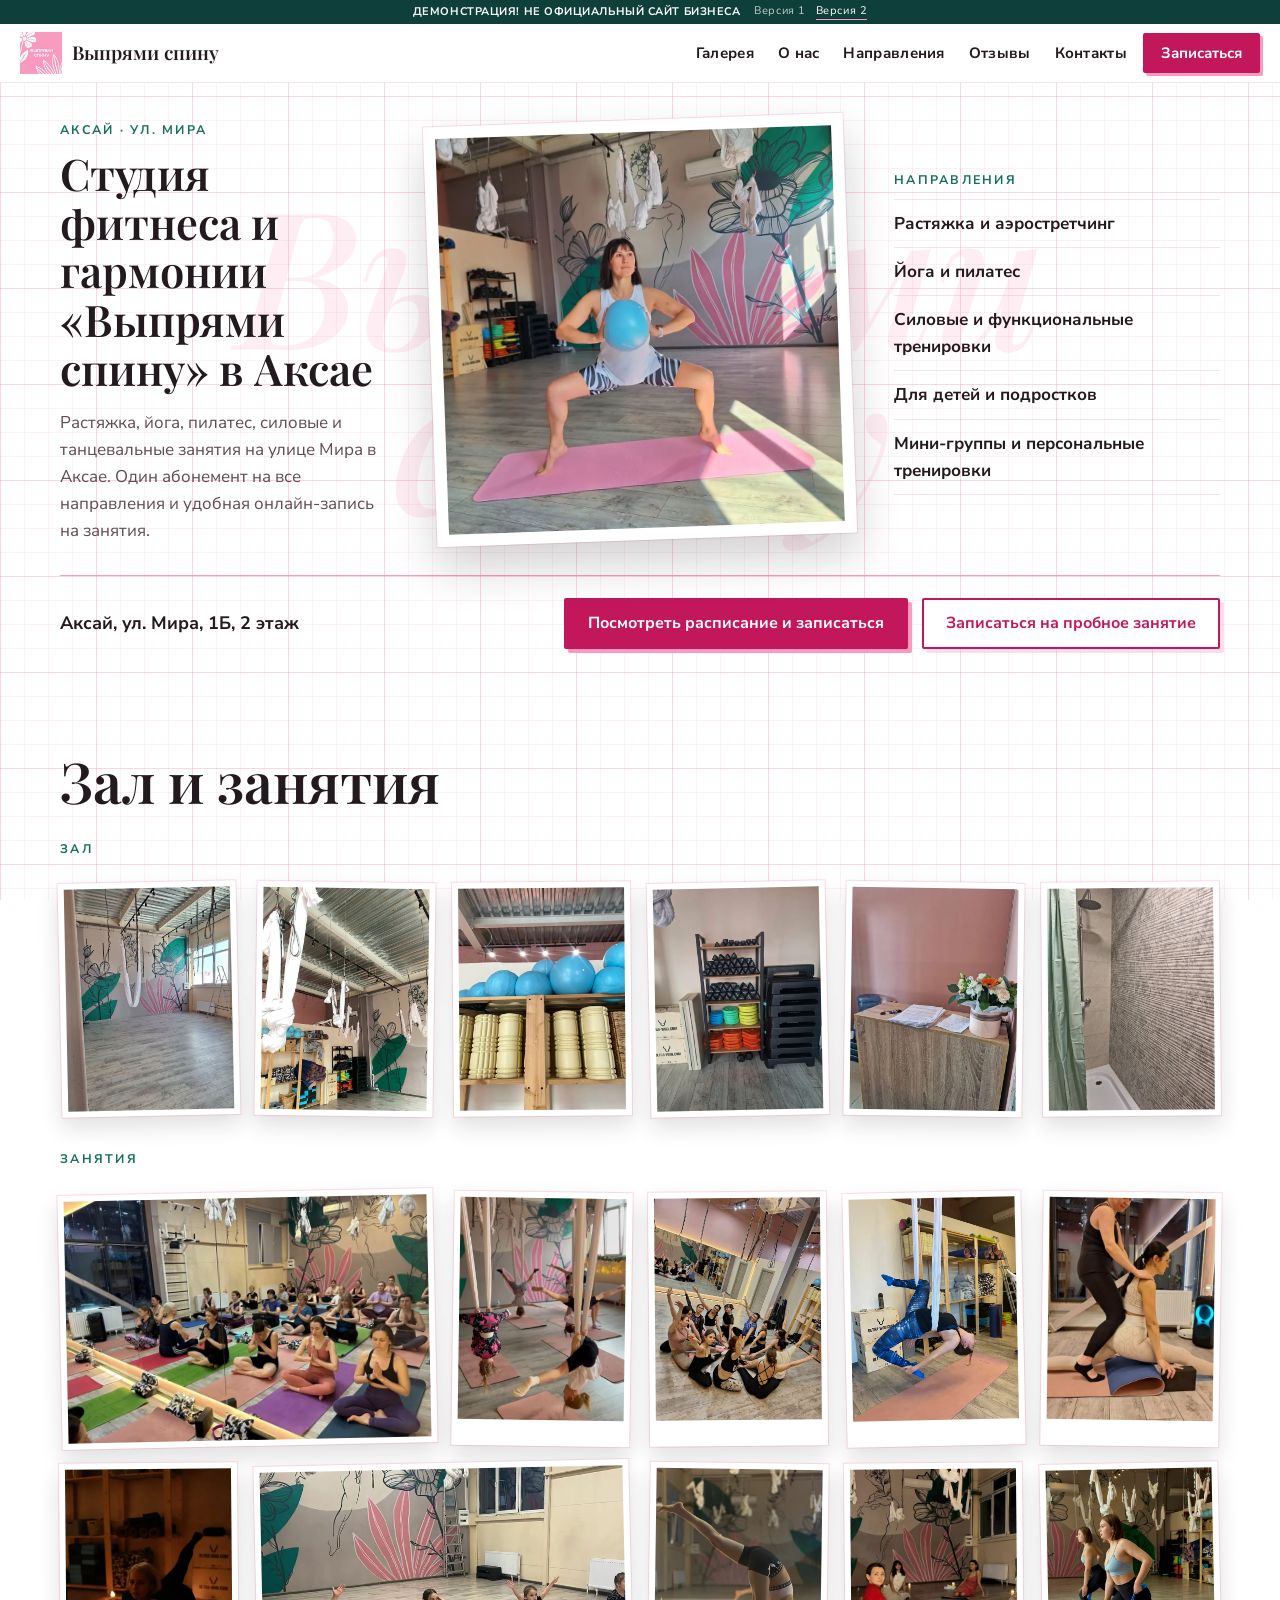
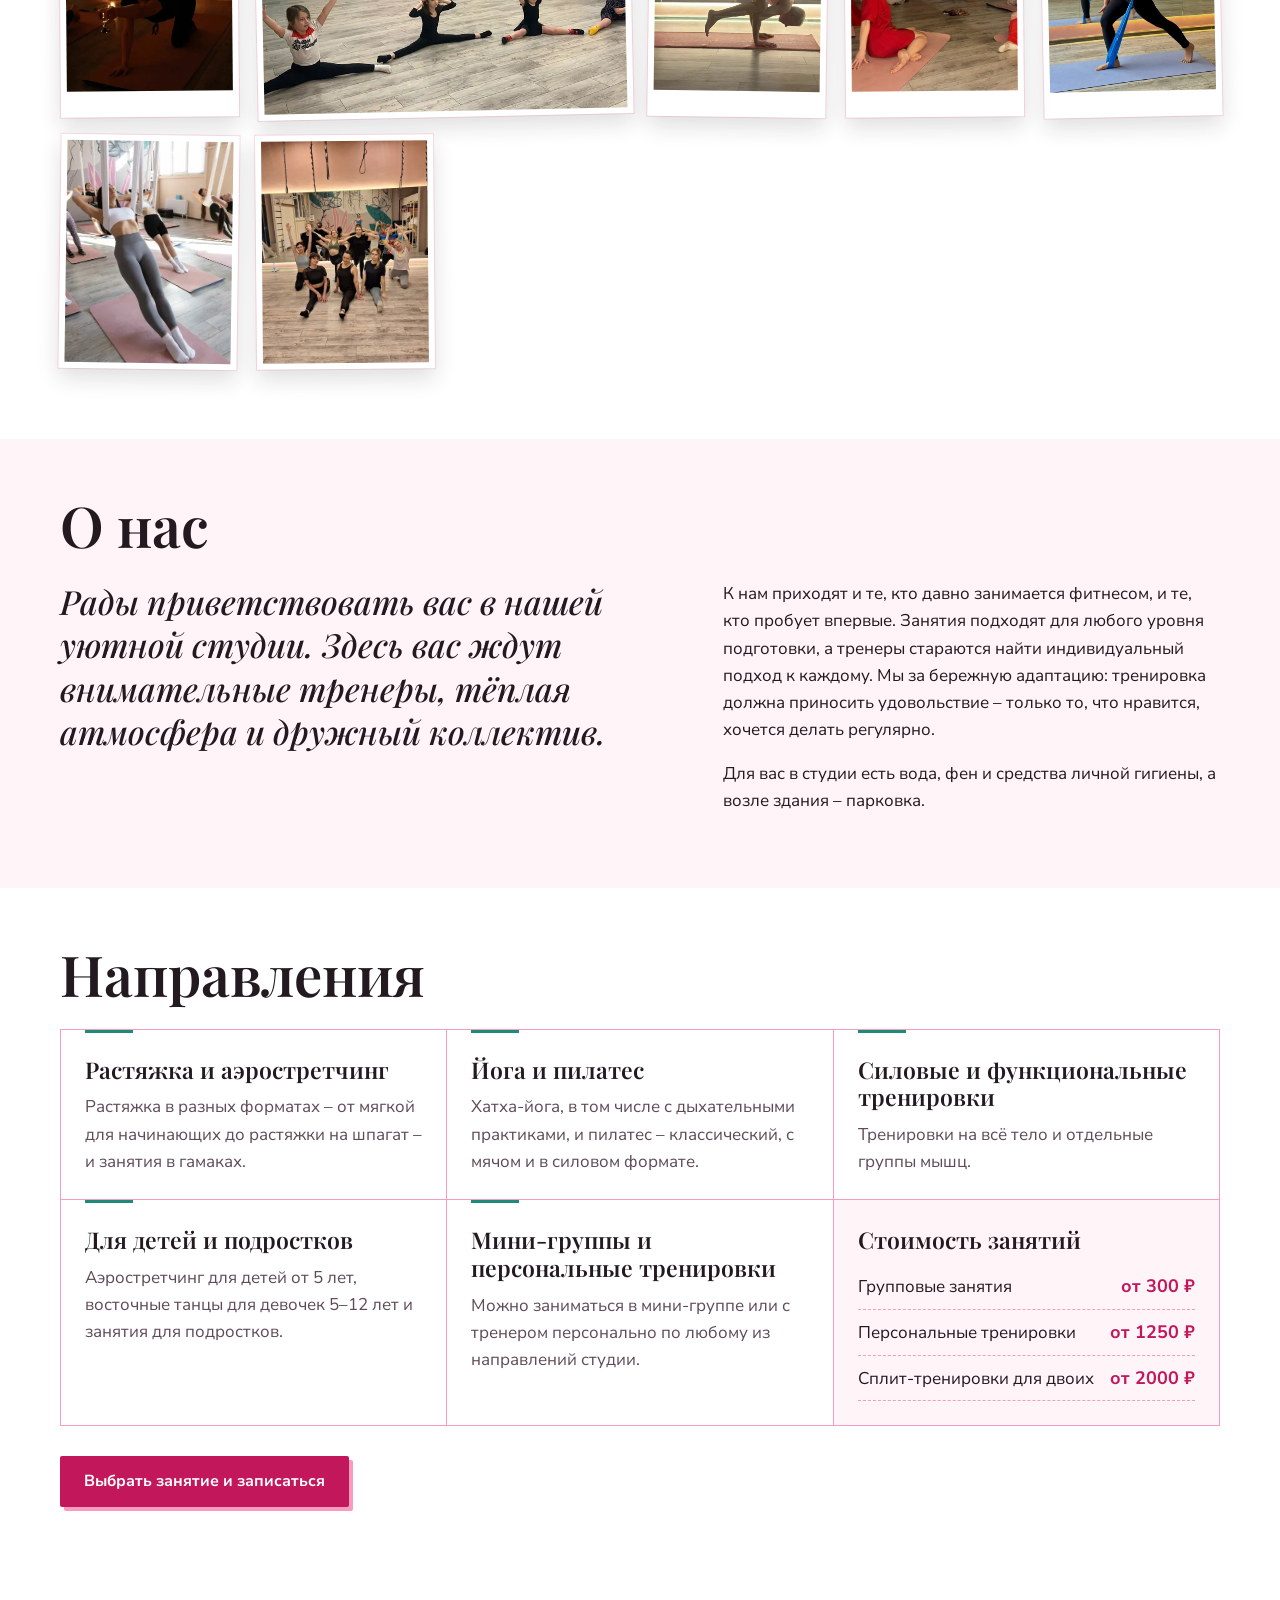
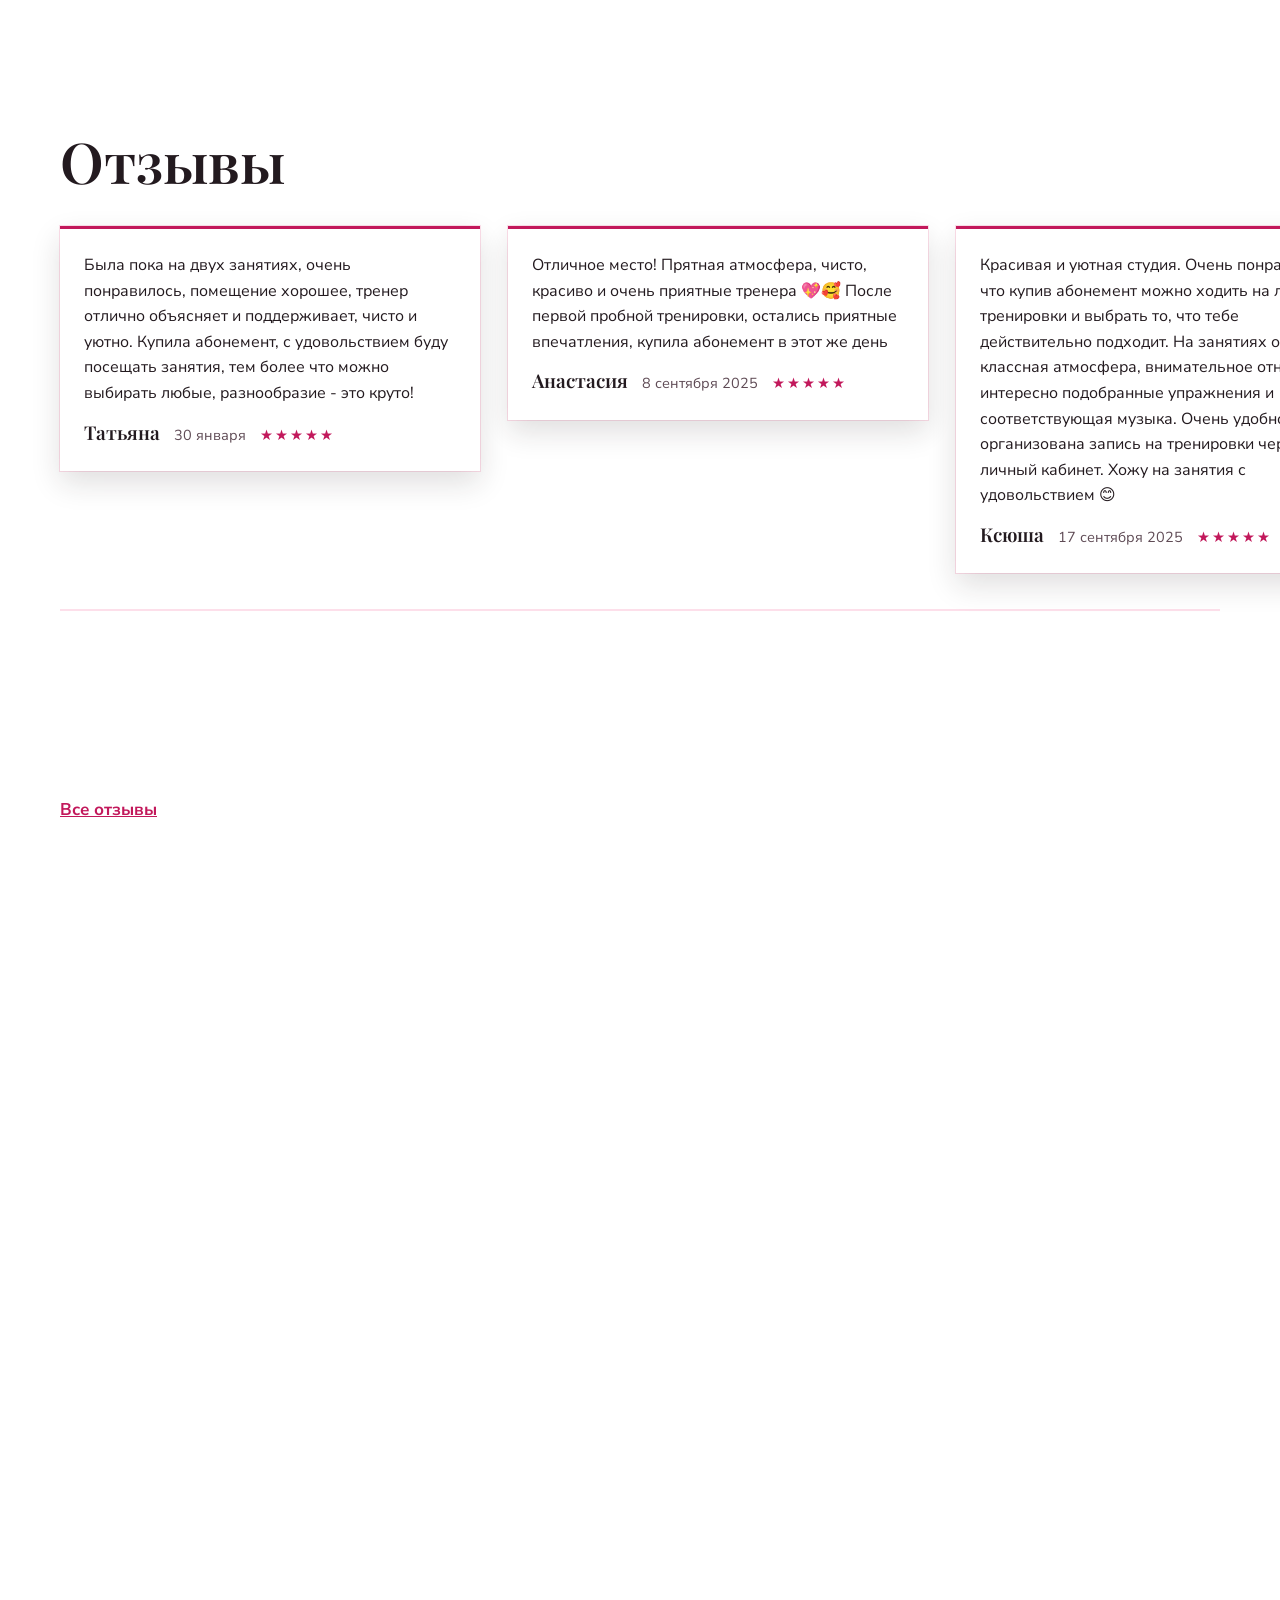
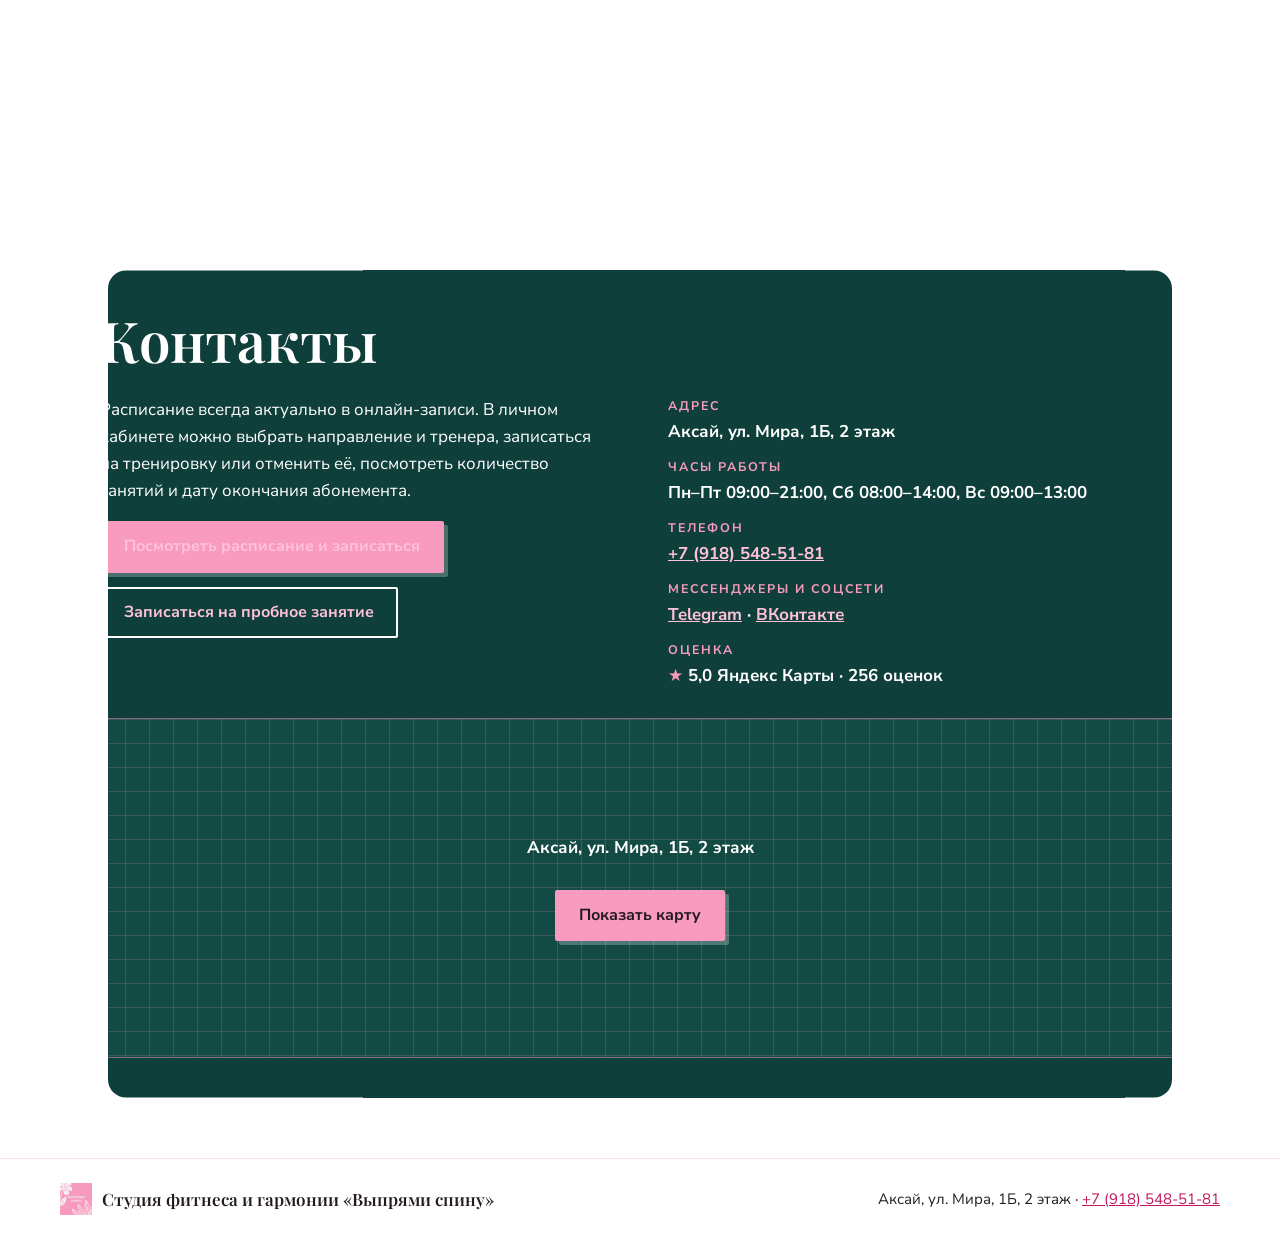
==== v2/index.html @ f9750f0b "Demo site" ====
<!doctype html>
<html lang="ru">
<head>
<meta charset="utf-8">
<meta name="viewport" content="width=device-width, initial-scale=1.0">
<meta name="robots" content="noindex, nofollow">
<title>Студия фитнеса и гармонии «Выпрями спину» · Аксай</title>
<meta name="description" content="Студия фитнеса и гармонии «Выпрями спину» в Аксае: растяжка, аэростретчинг, йога, пилатес, силовые и танцевальные занятия. Один абонемент на все направления.">
<meta name="theme-color" content="#ffffff">
<link rel="icon" sizes="any" href="logos/favicon.ico">
<link rel="icon" type="image/png" sizes="32x32" href="logos/favicon-32x32.png">
<link rel="apple-touch-icon" sizes="180x180" href="logos/apple-touch-icon.png">
<link rel="preload" href="fonts/nunito-400.woff2" as="font" type="font/woff2" crossorigin>
<link rel="preload" href="fonts/playfair-600.woff2" as="font" type="font/woff2" crossorigin>
<link rel="stylesheet" href="css/fonts.css">
<link rel="stylesheet" href="css/styles.css">
<script>(function(d){if(matchMedia('(prefers-reduced-motion: no-preference)').matches){d.classList.add('m-on');setTimeout(function(){if(!d.classList.contains('m-ready'))d.classList.remove('m-on')},2500)}})(document.documentElement)</script>
</head>
<body>
<div class="grid-bg" aria-hidden="true"></div>
<div class="spot" aria-hidden="true"></div>

<div class="top" id="top-fixed">
  <div class="demo">
    <p class="demo__t">ДЕМОНСТРАЦИЯ! НЕ ОФИЦИАЛЬНЫЙ САЙТ БИЗНЕСА</p>
    <nav class="demo__sw" aria-label="Версии сайта"><a href="../">Версия 1</a><a href="./" aria-current="page">Версия 2</a></nav>
  </div>
  <header class="hd">
    <a class="hd__sign" href="#top" aria-label="Выпрями спину, в начало страницы">
      <img src="logos/logo.png" width="42" height="42" alt="">
      <span class="hd__name">Выпрями спину</span>
    </a>
    <nav class="hd__nav" id="menu" aria-label="Разделы">
      <a href="#gallery">Галерея</a>
      <a href="#about">О нас</a>
      <a href="#dir">Направления</a>
      <a href="#reviews">Отзывы</a>
      <a href="#contacts">Контакты</a>
    </nav>
    <a class="btn btn--sm hd__book" href="https://an8142.listok.online/wapi" target="_blank" rel="noopener">Записаться</a>
    <button class="hd__burger" type="button" aria-expanded="false" aria-controls="menu" aria-label="Меню"><span></span><span></span></button>
  </header>
  <div class="prog" aria-hidden="true"></div>
</div>
<div class="top-sp" aria-hidden="true"></div>

<main id="top">
<section class="hero" aria-labelledby="h1">
  <p class="hero__word" aria-hidden="true">Выпрями<br>спину</p>
  <div class="wrap hero__in">
    <div class="hero__l">
      <p class="mk" data-mk>Аксай · ул. Мира</p>
      <h1 id="h1" class="h1" data-words>Студия фитнеса и гармонии «Выпрями спину» в Аксае</h1>
      <p class="lead">Растяжка, йога, пилатес, силовые и танцевальные занятия на улице Мира в Аксае. Один абонемент на все направления и удобная онлайн-запись на занятия.</p>
    </div>
    <figure class="hero__work turn">
      <img src="img/hero-pilates-ball.webp" width="900" height="900" alt="Занятие пилатесом с мячом на розовом коврике в зале студии, на стене роспись с цветами" fetchpriority="high">
    </figure>
    <div class="hero__r">
      <p class="mk" data-mk>Направления</p>
      <ul class="hero__list">
        <li><a href="#dir">Растяжка и аэростретчинг</a></li>
        <li><a href="#dir">Йога и пилатес</a></li>
        <li><a href="#dir">Силовые и функциональные тренировки</a></li>
        <li><a href="#dir">Для детей и подростков</a></li>
        <li><a href="#dir">Мини-группы и персональные тренировки</a></li>
      </ul>
    </div>
    <div class="hero__b">
      <p class="hero__addr">Аксай, ул. Мира, 1Б, 2 этаж</p>
      <div class="cta">
        <a class="btn" href="https://an8142.listok.online/wapi" target="_blank" rel="noopener">Посмотреть расписание и записаться</a>
        <a class="btn btn--ghost" href="https://an8142.listok.online/wapi" target="_blank" rel="noopener">Записаться на пробное занятие</a>
      </div>
    </div>
  </div>
</section>

<section class="gal" id="gallery" aria-labelledby="gal-h">
  <div class="wrap">
    <h2 class="h2" id="gal-h" data-words>Зал и занятия</h2>
    <h3 class="sub"><span class="mk" data-mk>Зал</span></h3>
    <div class="tiles tiles--place" data-rv-g>
      <figure class="tile" data-cur><img src="img/hall-mural.webp" width="600" height="800" loading="lazy" alt="Пустой зал с гамаками и росписью: цветы и листья на стене"></figure>
      <figure class="tile" data-cur><img src="img/hall-shelves.webp" width="600" height="800" loading="lazy" alt="Зал с гамаками, росписью и стеллажом с инвентарём"></figure>
      <figure class="tile" data-cur><img src="img/props-balls.webp" width="600" height="800" loading="lazy" alt="Полка с мячами и массажными роликами"></figure>
      <figure class="tile" data-cur><img src="img/equipment-rack.webp" width="600" height="800" loading="lazy" alt="Стеллаж с гантелями, степами и блинами"></figure>
      <figure class="tile" data-cur><img src="img/reception.webp" width="600" height="800" loading="lazy" alt="Стойка администратора с цветами"></figure>
      <figure class="tile" data-cur><img src="img/shower.webp" width="600" height="800" loading="lazy" alt="Душевая"></figure>
    </div>
    <h3 class="sub"><span class="mk" data-mk>Занятия</span></h3>
    <div class="tiles tiles--work" data-rv-g>
      <figure class="tile tile--big" data-cur><img src="img/class-group-hall.webp" width="800" height="600" loading="lazy" alt="Групповое занятие на ковриках в зале с гамаками"></figure>
      <figure class="tile" data-cur><img src="img/aero-kids.webp" width="560" height="994" loading="lazy" alt="Детский аэростретчинг в гамаках"></figure>
      <figure class="tile" data-cur><img src="img/group-circle.webp" width="640" height="853" loading="lazy" alt="Группа на растяжке в зале с зеркалом"></figure>
      <figure class="tile" data-cur><img src="img/aero-blue.webp" width="640" height="853" loading="lazy" alt="Аэростретчинг: упражнение в гамаке над ковриком"></figure>
      <figure class="tile" data-cur><img src="img/trainer-assist.webp" width="800" height="600" loading="lazy" alt="Тренер помогает ученице на растяжке"></figure>
      <figure class="tile" data-cur><img src="img/candle-yoga.webp" width="640" height="960" loading="lazy" alt="Йога при свечах"></figure>
      <figure class="tile tile--big" data-cur><img src="img/kids-splits.webp" width="800" height="450" loading="lazy" alt="Дети в шпагатах на полу зала"></figure>
      <figure class="tile" data-cur><img src="img/arm-balance.webp" width="640" height="853" loading="lazy" alt="Баланс на руках на коврике"></figure>
      <figure class="tile" data-cur><img src="img/group-red.webp" width="800" height="600" loading="lazy" alt="Группа в красном на ковриках в зале с росписью"></figure>
      <figure class="tile" data-cur><img src="img/lunge-band.webp" width="640" height="853" loading="lazy" alt="Выпад с резинкой для растяжки"></figure>
      <figure class="tile" data-cur><img src="img/group-standing.webp" width="800" height="533" loading="lazy" alt="Группа на растяжке стоя"></figure>
      <figure class="tile" data-cur><img src="img/group-lunges.webp" width="800" height="600" loading="lazy" alt="Групповое занятие: выпады в зале"></figure>
    </div>
  </div>
</section>

<section class="about" id="about" aria-labelledby="about-h">
  <div class="wrap about__in">
    <h2 class="h2" id="about-h" data-words>О нас</h2>
    <div class="about__cols">
      <p class="about__big" data-glow>Рады приветствовать вас в нашей уютной студии. Здесь вас ждут внимательные тренеры, тёплая атмосфера и дружный коллектив.</p>
      <div class="about__txt" data-rv-g>
        <p data-rv>К нам приходят и те, кто давно занимается фитнесом, и те, кто пробует впервые. Занятия подходят для любого уровня подготовки, а тренеры стараются найти индивидуальный подход к каждому. Мы за бережную адаптацию: тренировка должна приносить удовольствие – только то, что нравится, хочется делать регулярно.</p>
        <p data-rv>Для вас в студии есть вода, фен и средства личной гигиены, а возле здания – парковка.</p>
      </div>
    </div>
  </div>
</section>

<section class="dir" id="dir" aria-labelledby="dir-h">
  <div class="wrap">
    <h2 class="h2" id="dir-h" data-words>Направления</h2>
    <div class="dir__grid" data-rv-g>
      <article class="cell" data-rv><span class="cell__ln" data-line></span><h3>Растяжка и аэростретчинг</h3><p>Растяжка в разных форматах – от мягкой для начинающих до растяжки на шпагат – и занятия в гамаках.</p></article>
      <article class="cell" data-rv><span class="cell__ln" data-line></span><h3>Йога и пилатес</h3><p>Хатха-йога, в том числе с дыхательными практиками, и пилатес – классический, с мячом и в силовом формате.</p></article>
      <article class="cell" data-rv><span class="cell__ln" data-line></span><h3>Силовые и функциональные тренировки</h3><p>Тренировки на всё тело и отдельные группы мышц.</p></article>
      <article class="cell" data-rv><span class="cell__ln" data-line></span><h3>Для детей и подростков</h3><p>Аэростретчинг для детей от 5 лет, восточные танцы для девочек 5–12 лет и занятия для подростков.</p></article>
      <article class="cell" data-rv><span class="cell__ln" data-line></span><h3>Мини-группы и персональные тренировки</h3><p>Можно заниматься в мини-группе или с тренером персонально по любому из направлений студии.</p></article>
      <div class="cell cell--price" data-rv>
        <h3>Стоимость занятий</h3>
        <dl class="tbl">
          <div><dt>Групповые занятия</dt><dd>от 300 ₽</dd></div>
          <div><dt>Персональные тренировки</dt><dd>от 1250 ₽</dd></div>
          <div><dt>Сплит-тренировки для двоих</dt><dd>от 2000 ₽</dd></div>
        </dl>
      </div>
    </div>
    <p class="dir__cta"><a class="btn" href="https://an8142.listok.online/wapi" target="_blank" rel="noopener">Выбрать занятие и записаться</a></p>
  </div>
</section>

<section class="rev" id="reviews" aria-labelledby="rev-h">
  <div class="rev__pin">
    <div class="wrap">
      <h2 class="h2" id="rev-h" data-words>Отзывы</h2>
    </div>
    <div class="rev__view">
      <div class="rev__lane">
        <figure class="q" style="--k:0">
          <blockquote>Была пока на двух занятиях, очень понравилось, помещение хорошее, тренер отлично объясняет и поддерживает, чисто и уютно. Купила абонемент, с удовольствием буду посещать занятия, тем более что можно выбирать любые, разнообразие - это круто!</blockquote>
          <footer><b>Татьяна</b><span>30 января</span><span class="st" role="img" aria-label="Оценка 5 из 5">★★★★★</span></footer>
        </figure>
        <figure class="q" style="--k:1">
          <blockquote>Отличное место! Прятная атмосфера, чисто, красиво и очень приятные тренера 💖🥰 После первой пробной тренировки, остались приятные впечатления, купила абонемент в этот же день</blockquote>
          <footer><b>Анастасия</b><span>8 сентября 2025</span><span class="st" role="img" aria-label="Оценка 5 из 5">★★★★★</span></footer>
        </figure>
        <figure class="q" style="--k:2">
          <blockquote>Красивая и уютная студия. Очень понравилось, что купив абонемент можно ходить на любые тренировки и выбрать то, что тебе действительно подходит. На занятиях очень классная атмосфера, внимательное отношение, интересно подобранные упражнения и соответствующая музыка. Очень удобно организована запись на тренировки через личный кабинет. Хожу на занятия с удовольствием 😊</blockquote>
          <footer><b>Ксюша</b><span>17 сентября 2025</span><span class="st" role="img" aria-label="Оценка 5 из 5">★★★★★</span></footer>
        </figure>
        <figure class="q" style="--k:3">
          <blockquote>Прекрасная, красивая , светлая студия, со всем необходимым инвентарем. Очень приятное общение и внимание со стороны коллектива студии. Была сегодня впервые, очень понравилось место расположения. Удобная система оплаты и абонементная система. Буду ходить точно и дочь приведу)</blockquote>
          <footer><b>Галина</b><span>3 февраля</span><span class="st" role="img" aria-label="Оценка 5 из 5">★★★★★</span></footer>
        </figure>
        <figure class="q" style="--k:4">
          <blockquote>Хожу сюда на пилатес, студия супер. Зал большой, красивый, все есть для тренировок. Тренер Евгения и Анна внимательно относятся к каждому. Даже в дамской комнате все есть для нашего комфорта</blockquote>
          <footer><b>Алина</b><span>23 сентября</span><span class="st" role="img" aria-label="Оценка 5 из 5">★★★★★</span></footer>
        </figure>
      </div>
    </div>
    <div class="wrap"><div class="rev__prog" aria-hidden="true"><span></span></div></div>
  </div>
  <div class="wrap"><p class="rev__all"><a href="https://yandex.ru/maps/org/vypryami_spinu/112066023595/reviews/" target="_blank" rel="noopener">Все отзывы</a></p></div>
</section>

<section class="con" id="contacts" aria-labelledby="con-h">
  <div class="wrap">
    <div class="panel">
      <h2 class="h2" id="con-h" data-words>Контакты</h2>
      <div class="con__grid">
        <div class="con__book">
          <p data-rv>Расписание всегда актуально в онлайн-записи. В личном кабинете можно выбрать направление и тренера, записаться на тренировку или отменить её, посмотреть количество занятий и дату окончания абонемента.</p>
          <div class="cta" data-rv>
            <a class="btn btn--light" href="https://an8142.listok.online/wapi" target="_blank" rel="noopener">Посмотреть расписание и записаться</a>
            <a class="btn btn--line" href="https://an8142.listok.online/wapi" target="_blank" rel="noopener">Записаться на пробное занятие</a>
          </div>
        </div>
        <dl class="con__dl" data-rv-g>
          <div data-rv><dt>Адрес</dt><dd>Аксай, ул. Мира, 1Б, 2 этаж</dd></div>
          <div data-rv><dt>Часы работы</dt><dd>Пн–Пт 09:00–21:00, Сб 08:00–14:00, Вс 09:00–13:00</dd></div>
          <div data-rv><dt>Телефон</dt><dd><a href="tel:+79185485181">+7 (918) 548-51-81</a></dd></div>
          <div data-rv><dt>Мессенджеры и соцсети</dt><dd><a href="https://t.me/+79185485181" target="_blank" rel="noopener">Telegram</a> · <a href="https://vk.ru/public209621171" target="_blank" rel="noopener">ВКонтакте</a></dd></div>
          <div data-rv><dt>Оценка</dt><dd><span class="star" aria-hidden="true">★</span> 5,0 Яндекс Карты · 256 оценок</dd></div>
        </dl>
      </div>
      <div class="map">
        <div class="map__ph">
          <p>Аксай, ул. Мира, 1Б, 2 этаж</p>
          <button class="btn btn--light" type="button" data-map="https://yandex.ru/map-widget/v1/?oid=112066023595&amp;ol=biz&amp;z=17">Показать карту</button>
        </div>
      </div>
    </div>
  </div>
</section>
</main>

<footer class="ft">
  <div class="wrap ft__in">
    <p class="ft__name"><img src="logos/logo.png" width="32" height="32" alt="" loading="lazy"><span>Студия фитнеса и гармонии «Выпрями спину»</span></p>
    <p>Аксай, ул. Мира, 1Б, 2 этаж · <a href="tel:+79185485181">+7 (918) 548-51-81</a></p>
  </div>
</footer>
<script src="js/motion.js" defer></script>
</body>
</html>
---- v2/css/fonts.css ----
@font-face{font-family:"Playfair Display";font-style:normal;font-weight:600;font-display:swap;src:url(../fonts/playfair-600.woff2) format("woff2")}
@font-face{font-family:"Playfair Display";font-style:italic;font-weight:500 600;font-display:swap;src:url(../fonts/playfair-i500.woff2) format("woff2")}
@font-face{font-family:"Nunito Sans";font-style:normal;font-weight:400;font-display:swap;src:url(../fonts/nunito-400.woff2) format("woff2")}
@font-face{font-family:"Nunito Sans";font-style:normal;font-weight:700;font-display:swap;src:url(../fonts/nunito-700.woff2) format("woff2")}
---- v2/css/styles.css ----
:root{--bg:#fff;--pale:#fff4f8;--pink:#f89bbf;--deep:#c2185b;--deep2:#a3134c;--ink:#231a1f;--mute:#5f4b55;--teal:#1f8a78;--teal-t:#17705f;--dark:#0f3f3a;--gl:rgba(248,155,191,.32);--gl2:rgba(248,155,191,.14);
--ease:cubic-bezier(.16,1,.3,1);--top-h:110px;--wrap:1200px}
*,*::before,*::after{box-sizing:border-box}
html,body{overflow-x:clip}
html{scroll-behavior:smooth;-webkit-text-size-adjust:100%}
@media (prefers-reduced-motion:reduce){html{scroll-behavior:auto}}
body{margin:0;font:400 17px/1.6 "Nunito Sans",system-ui,sans-serif;color:var(--ink);background:var(--bg)}
img{display:block;max-width:100%;height:auto}
a{color:var(--deep)}
a:focus-visible,button:focus-visible{outline:3px solid var(--teal);outline-offset:3px;border-radius:2px}
h1,h2,h3{margin:0;line-height:1.12}
p{margin:0 0 1em}
.wrap{max-width:var(--wrap);margin:0 auto;padding:0 20px}
section{scroll-margin-top:var(--top-h)}
/* drawn grid */
.grid-bg{position:fixed;inset:0;height:100lvh;z-index:-2;background:
 linear-gradient(var(--gl) 1px,transparent 1px) 0 0/96px 96px,
 linear-gradient(90deg,var(--gl) 1px,transparent 1px) 0 0/96px 96px,
 linear-gradient(var(--gl2) 1px,transparent 1px) 0 0/24px 24px,
 linear-gradient(90deg,var(--gl2) 1px,transparent 1px) 0 0/24px 24px,#fff}
.spot{position:fixed;left:0;top:0;width:440px;height:440px;margin:-220px 0 0 -220px;border-radius:50%;pointer-events:none;z-index:-1;opacity:0;background:radial-gradient(closest-side,rgba(248,155,191,.28),transparent);transition:opacity .6s}
.spot.on{opacity:1}
/* strip + header */
.top{position:fixed;left:0;right:0;top:0;z-index:50}
.top-sp{height:var(--top-h)}
.demo{display:flex;flex-wrap:wrap;align-items:center;justify-content:center;gap:2px 14px;padding:4px 10px;background:var(--dark);color:#fff;font-size:11px;line-height:1.35;letter-spacing:.05em;text-align:center}
.demo__t{margin:0;font-weight:700}
.demo__sw{display:flex;gap:10px}
.demo__sw a{color:#fff;opacity:.75;text-decoration:none;border-bottom:1px solid transparent}
.demo__sw a[aria-current]{opacity:1;border-color:var(--pink)}
.hd{position:relative;display:flex;align-items:center;gap:16px;padding:8px 20px;background:rgba(255,255,255,.95);border-bottom:1px solid var(--gl)}
.hd__sign{display:flex;align-items:center;gap:10px;text-decoration:none;color:var(--ink);margin-right:auto}
.hd__sign img{width:42px;height:42px}
.hd__name{font:600 19px/1 "Playfair Display",serif;white-space:nowrap}
.hd__nav{display:flex;gap:24px}
.hd__nav a{color:var(--ink);text-decoration:none;font-weight:700;font-size:15px;letter-spacing:.02em}
.hd__nav a:hover{color:var(--deep)}
.hd__burger{display:none;width:44px;height:40px;border:1px solid var(--gl);background:#fff;padding:12px 10px;cursor:pointer;flex-direction:column;justify-content:space-around}
.hd__burger span{display:block;height:2px;background:var(--ink)}
.prog{height:2px;background:transparent;position:relative}
@supports (animation-timeline:scroll()){
 .prog::after{content:"";position:absolute;inset:0;background:var(--deep);transform-origin:left;transform:scaleX(0);animation:prog linear both;animation-timeline:scroll(root)}
 @keyframes prog{to{transform:scaleX(1)}}
}
@media (max-width:999px){
 .hd{gap:10px;padding:8px 14px}
 .hd__burger{display:flex}
 .hd__nav{position:absolute;left:0;right:0;top:100%;flex-direction:column;gap:0;background:#fff;border-bottom:1px solid var(--gl);box-shadow:0 12px 24px rgba(35,26,31,.12);visibility:hidden;opacity:0;transform:translateY(-8px);transition:opacity .25s,transform .25s,visibility 0s .25s}
 .hd__nav.open{visibility:visible;opacity:1;transform:none;transition:opacity .25s,transform .25s}
 .hd__nav a{padding:14px 20px;border-top:1px solid var(--gl2)}
}
@media (max-width:420px){.hd__name{font-size:16px}.hd__sign img{width:36px;height:36px}.btn--sm{padding:9px 12px!important;font-size:14px!important}}
@media (max-width:359px){.hd__name{display:none}}
/* buttons */
.btn{display:inline-flex;align-items:center;justify-content:center;text-align:center;padding:14px 22px;background:var(--deep);color:#fff;font-weight:700;font-size:16px;line-height:1.2;text-decoration:none;border:2px solid var(--deep);border-radius:2px;cursor:pointer;font-family:inherit;box-shadow:4px 4px 0 var(--pink);transition:transform .2s,box-shadow .2s,background .2s}
.btn:hover{transform:translate(-2px,-2px);box-shadow:6px 6px 0 var(--pink);background:var(--deep2)}
.btn--ghost{background:#fff;color:var(--deep);box-shadow:4px 4px 0 var(--gl)}
.btn--ghost:hover{background:#fff;color:var(--deep2)}
.btn--sm{padding:9px 16px;font-size:15px;box-shadow:3px 3px 0 var(--pink)}
.btn--light{background:var(--pink);color:var(--ink);border-color:var(--pink);box-shadow:4px 4px 0 rgba(255,255,255,.25)}
.btn--light:hover{background:#ffb3cf;color:var(--ink)}
.btn--line{background:transparent;color:#fff;border-color:#fff;box-shadow:none}
.btn--line:hover{background:rgba(255,255,255,.1)}
.cta{display:flex;flex-wrap:wrap;gap:14px}
/* type */
.h1{font:600 clamp(30px,3.4vw,46px)/1.12 "Playfair Display",serif;margin-bottom:16px}
.h2{font:600 clamp(34px,4.4vw,58px)/1.05 "Playfair Display",serif;margin-bottom:26px}
.w{display:inline-block;overflow:clip;padding-bottom:.14em;margin-bottom:-.14em;vertical-align:top}
.wi{display:inline-block}
.mk{display:inline-block;font:700 12.5px/1.2 "Nunito Sans",sans-serif;letter-spacing:.18em;text-transform:uppercase;color:var(--teal-t);margin:0 0 12px;position:relative}
.mk .mk__n{position:absolute;left:0;top:0;white-space:nowrap}
/* hero */
.hero{position:relative;padding:30px 0 46px;overflow:clip}
.hero__word{position:absolute;left:50%;top:44%;translate:-50% -50%;margin:0;font:600 italic clamp(90px,15vw,230px)/.86 "Playfair Display",serif;color:var(--pink);opacity:.17;text-align:center;white-space:nowrap;pointer-events:none;z-index:-1;letter-spacing:-.02em}
.hero__in{display:grid;grid-template-columns:1fr minmax(300px,420px) 1fr;grid-template-areas:"l w r" "b b b";gap:30px 44px;align-items:center}
.hero__l{grid-area:l}
.hero__r{grid-area:r}
.hero__b{grid-area:b;display:flex;flex-wrap:wrap;justify-content:space-between;align-items:center;gap:16px 30px;border-top:1px solid var(--pink);padding-top:22px}
.hero__work{grid-area:w;margin:0;background:#fff;padding:12px;box-shadow:0 22px 46px rgba(35,26,31,.2),0 0 0 1px var(--gl);rotate:-2deg;transition:transform .5s var(--ease)}
.hero__work img{aspect-ratio:1/1;object-fit:cover;width:100%}
.lead{font-size:17px;color:var(--mute);margin:0}
.hero__list{list-style:none;margin:0;padding:0;border-top:1px solid var(--gl)}
.hero__list li{border-bottom:1px solid var(--gl)}
.hero__list a{display:block;padding:10px 0;color:var(--ink);text-decoration:none;font-weight:700}
.hero__list a:hover{color:var(--deep)}
.hero__addr{margin:0;font-weight:700;font-size:18px}
@media (max-width:899px){
 .hero{padding:16px 0 30px}
 .hero__in{grid-template-columns:1fr;grid-template-areas:"l" "w" "b" "r";gap:18px}
 .hero__work{width:82%;max-width:360px;justify-self:center;padding:8px}
 .hero__word{top:52%;font-size:clamp(64px,22vw,120px)}
 .lead{font-size:16px}
 .hero__b{padding-top:16px}
 .hero__list a{padding:7px 0;font-size:15.5px}
}
@media (max-width:420px){.hero .cta .btn{width:100%}}
/* gallery */
.gal{padding:56px 0 40px}
.sub{margin:8px 0 14px}
.tiles{display:grid;grid-template-columns:repeat(6,1fr);gap:18px;margin-bottom:30px}
.tiles--work{grid-template-columns:repeat(6,1fr)}
.tile{margin:0;background:#fff;padding:6px;box-shadow:0 10px 22px rgba(35,26,31,.14),0 0 0 1px var(--gl);rotate:var(--r,0deg)}
.tile img{width:100%;aspect-ratio:3/4;object-fit:cover}
.tile--big{grid-column:span 2}
.tile--big img{aspect-ratio:auto;height:100%}
.tiles--work .tile--big{display:flex}
.tiles--work .tile--big img{aspect-ratio:3/2}
.tile:nth-child(3n+1){--r:-1.2deg}.tile:nth-child(3n+2){--r:.8deg}.tile:nth-child(3n){--r:-.5deg}
@supports (animation-timeline:view()){
 html.m-on .tile:nth-child(even),html.m-on .tile--big{animation:drift linear both;animation-timeline:view();animation-range:cover}
 @keyframes drift{from{translate:0 24px}to{translate:0 -24px}}
}
@media (max-width:899px){.gal{padding:36px 0 20px}.tiles,.tiles--work{grid-template-columns:repeat(3,1fr);gap:10px;margin-bottom:20px}.tile{padding:3px}}
/* about */
.about{padding:56px 0;background:rgba(255,244,248,.88)}
.about__cols{display:grid;grid-template-columns:1.1fr .9fr;gap:24px 56px;align-items:start}
.about__big{font:500 italic clamp(24px,2.6vw,34px)/1.3 "Playfair Display",serif;margin:0}
@media (max-width:899px){.about{padding:36px 0}.about__cols{grid-template-columns:1fr;gap:16px}.about__big{font-size:22px}}
/* directions */
.dir{padding:56px 0}
.dir__grid{display:grid;grid-template-columns:repeat(3,1fr);border-top:1px solid var(--pink);border-left:1px solid var(--pink)}
.cell{position:relative;padding:26px 24px 24px;border-right:1px solid var(--pink);border-bottom:1px solid var(--pink);background:rgba(255,255,255,.85)}
.cell__ln{position:absolute;left:24px;top:0;width:48px;height:3px;background:var(--teal);transform-origin:left}
.cell h3{font:600 23px/1.2 "Playfair Display",serif;margin-bottom:10px}
.cell p{margin:0;color:var(--mute)}
.cell--price{background:var(--pale)}
.tbl{margin:0}
.tbl div{display:flex;justify-content:space-between;align-items:baseline;gap:10px;padding:8px 0;border-bottom:1px dashed var(--pink)}
.tbl dt{font-weight:400}
.tbl dd{margin:0;font-weight:700;color:var(--deep);white-space:nowrap;font-size:18px}
.dir__cta{margin:30px 0 0}
@media (max-width:899px){.dir{padding:36px 0}.dir__grid{grid-template-columns:1fr}.cell{padding:16px 16px 16px}.cell h3{font-size:20px;margin-bottom:6px}.cell__ln{left:16px}.dir__cta .btn{width:100%}}
@media (min-width:600px) and (max-width:899px){.dir__grid{grid-template-columns:1fr 1fr}}
/* reviews */
.rev{padding:56px 0 30px}
.rev__lane{display:grid;gap:20px;padding:0 20px;max-width:var(--wrap);margin:0 auto}
.q{margin:0;background:#fff;padding:24px;box-shadow:0 12px 28px rgba(35,26,31,.14),0 0 0 1px var(--gl);border-top:3px solid var(--deep)}
.q blockquote{margin:0 0 14px;font-size:16px}
.q footer{display:flex;flex-wrap:wrap;gap:4px 14px;align-items:baseline;font-size:14.5px;color:var(--mute)}
.q footer b{font:600 19px/1.2 "Playfair Display",serif;color:var(--ink)}
.q .st{color:var(--deep);letter-spacing:2px}
.rev__prog{display:none}
.rev__all{margin:24px 0 0;font-weight:700}
@media (max-width:899px){
 .rev{padding:36px 0 20px}.q{padding:18px}.q blockquote{font-size:15.5px}
 html.m-on .rev__lane{gap:0}
 html.m-on .q{position:sticky;top:calc(var(--top-h) + 20px);margin-bottom:12vh}
 html.m-on .q:last-child{margin-bottom:0}
}
@media (min-width:900px){
 html.lane-on .rev{padding:0}
 html.lane-on .rev__pin{position:sticky;top:var(--top-h);height:calc(100svh - var(--top-h));display:flex;flex-direction:column;justify-content:center;overflow:clip}
 html.lane-on .rev__pin>.wrap{width:100%}
 html.lane-on .rev__view{overflow:visible}
 html.lane-on .rev__lane{display:flex;width:max-content;max-width:none;gap:28px;padding:10px max(20px,calc((100vw - var(--wrap))/2 + 20px));align-items:flex-start;will-change:transform;margin:0}
 html.lane-on .q{width:min(420px,34vw);flex:none}
 html.lane-on .rev__prog{display:block;height:2px;background:var(--gl);margin-top:26px}
 html.lane-on .rev__prog span{display:block;height:100%;background:var(--deep);transform-origin:left;transform:scaleX(var(--p,0))}
 html.lane-on .rev__all{margin:0;padding:18px 0 40px}
}
@media (min-width:900px){html:not(.lane-on) .rev__lane{grid-template-columns:repeat(2,1fr)}}
/* contacts: dark */
.con{padding:40px 0 60px}
.panel{--fx:0px;clip-path:inset(0 var(--fx) round 18px);background:var(--dark);color:#fff;border-radius:18px;padding:40px}
.panel .h2{color:#fff}
.panel a{color:#ffc2d8}
.con__grid{display:grid;grid-template-columns:1fr 1fr;gap:24px 56px;margin-bottom:28px}
.con__dl{margin:0;display:grid;gap:12px}
.con__dl dt{font-size:12.5px;font-weight:700;letter-spacing:.16em;text-transform:uppercase;color:var(--pink)}
.con__dl dd{margin:2px 0 0;font-weight:700}
.star{color:var(--pink)}
.map{height:340px;position:relative;overflow:clip;border:1px solid rgba(248,155,191,.5)}
.map__ph{position:absolute;inset:0;display:flex;flex-direction:column;align-items:center;justify-content:center;gap:12px;padding:20px;text-align:center;font-weight:700;background:
 linear-gradient(rgba(248,155,191,.18) 1px,transparent 1px) 0 0/24px 24px,linear-gradient(90deg,rgba(248,155,191,.18) 1px,transparent 1px) 0 0/24px 24px,#134a44}
.map iframe{width:100%;height:100%;border:0;display:block}
@media (max-width:899px){.con{padding:24px 0 40px}.panel{padding:24px 18px}.con__grid{grid-template-columns:1fr;gap:18px;margin-bottom:20px}.map{height:280px}.con__book .cta .btn{width:100%}}
/* footer */
.ft{padding:24px 0 30px;font-size:15px;border-top:1px solid var(--gl);background:rgba(255,255,255,.9)}
.ft__in{display:flex;flex-wrap:wrap;justify-content:space-between;gap:10px 24px;align-items:center}
.ft p{margin:0}
.ft__name{display:flex;align-items:center;gap:10px;font:600 17px/1.3 "Playfair Display",serif}
/* motion "before" states only under m-on */
html.m-on [data-rv]:not(.in){opacity:0;translate:0 40px}
html.m-on [data-rv]{transition:opacity 1s var(--ease),translate 1s var(--ease);transition-delay:calc(var(--i,0) * 70ms)}
html.m-on [data-words] .wi{translate:0 110%;transition:translate 1s var(--ease);transition-delay:calc(var(--k) * 70ms)}
html.m-on h2[data-words] .wi{transition-duration:.9s;transition-delay:calc(var(--k) * 60ms)}
html.m-on [data-words].in .wi{translate:0 0}
html.m-on [data-line]:not(.in){transform:scaleX(0)}
html.m-on [data-line]{transition:transform 1.2s var(--ease)}
html.m-on [data-cur]:not(.in){clip-path:inset(0 0 100% 0)}
html.m-on [data-cur]:not(.done){transition:clip-path 1.1s var(--ease);transition-delay:calc(var(--i,0) * 70ms)}
html.m-on [data-cur]:not(.in) img{scale:1.1}
html.m-on [data-cur]:not(.done) img{transition:scale 1.4s var(--ease);transition-delay:calc(var(--i,0) * 70ms)}
html.m-on [data-cur].done{clip-path:none}
html.m-on [data-cur].done img{scale:none}
html.m-on [data-mk]:not(.in) .mk__t{opacity:0}
html.m-on [data-mk] .mk__t{transition:opacity .3s .5s}
html.m-on [data-mk].in .mk__n{opacity:0;transition:opacity .3s .5s}
@media (max-width:359px){.demo{font-size:9.5px;letter-spacing:.01em;padding:3px 6px;gap:0 8px}}
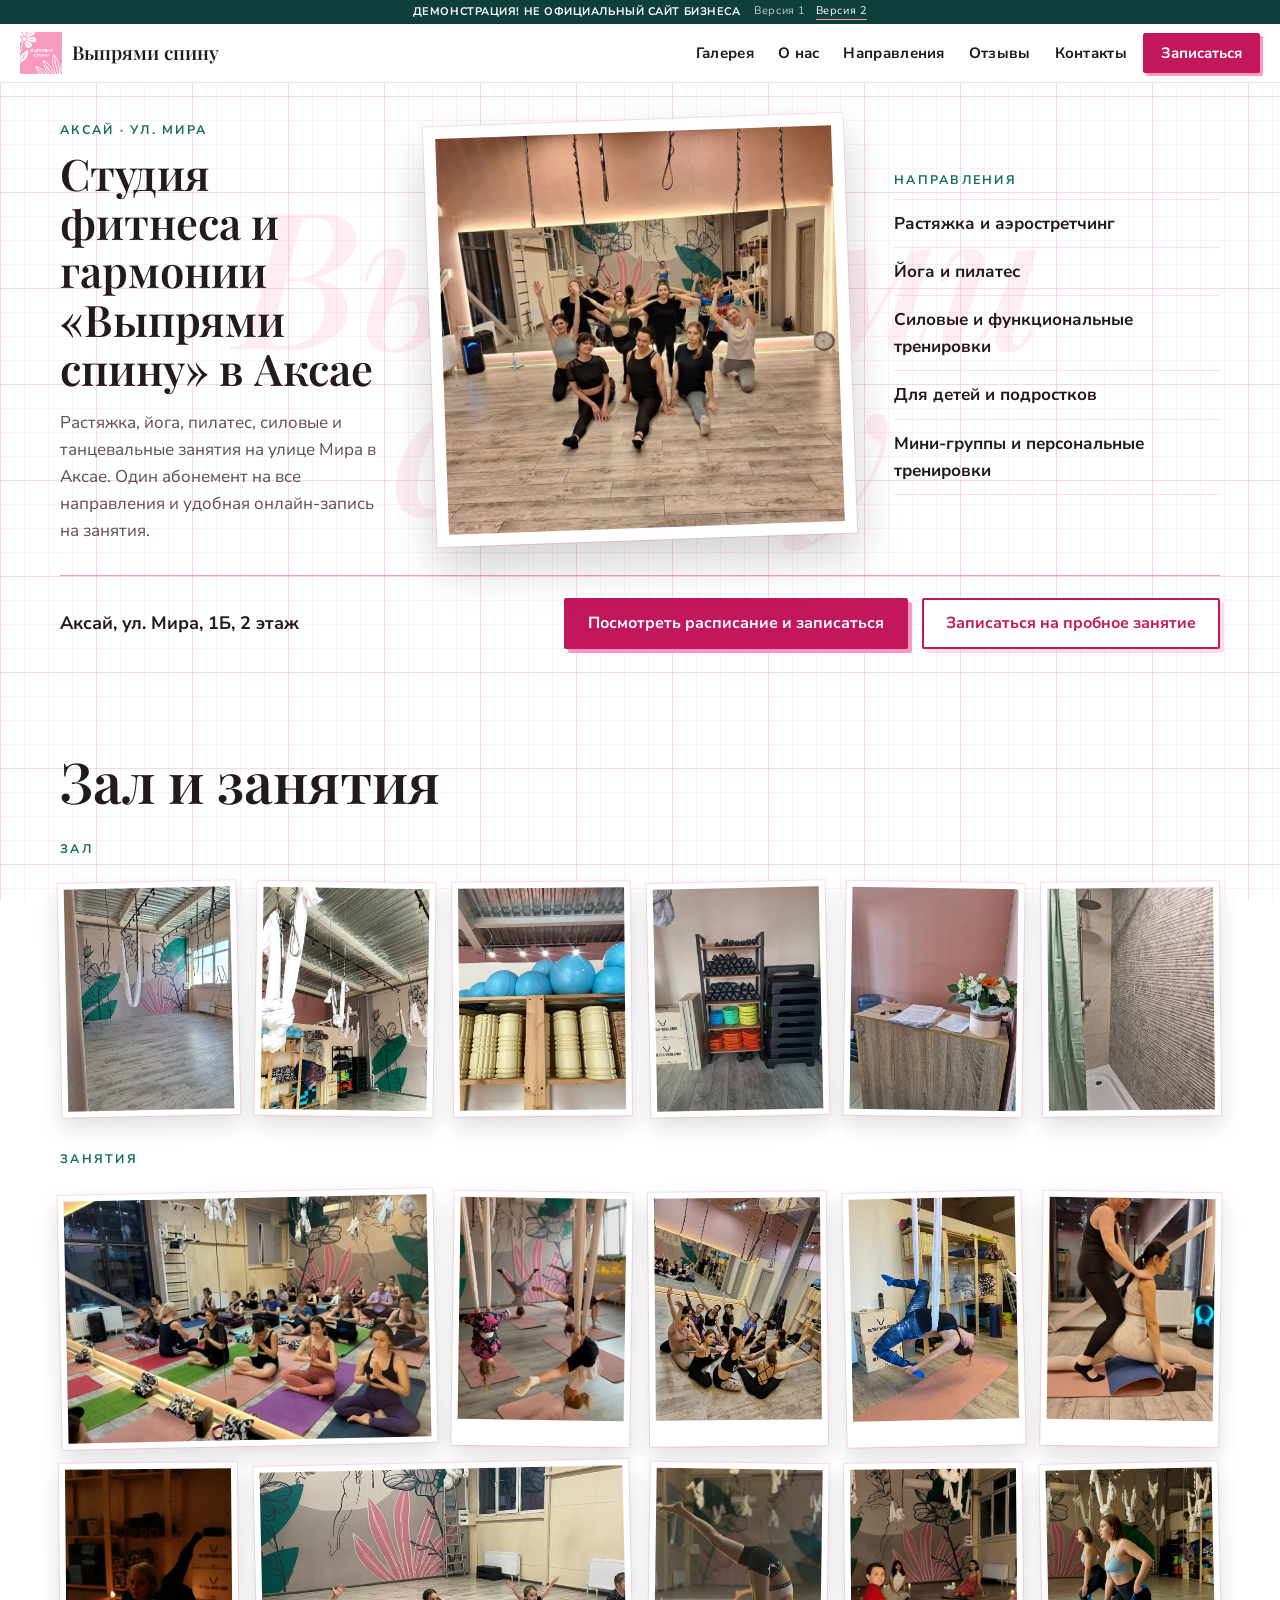
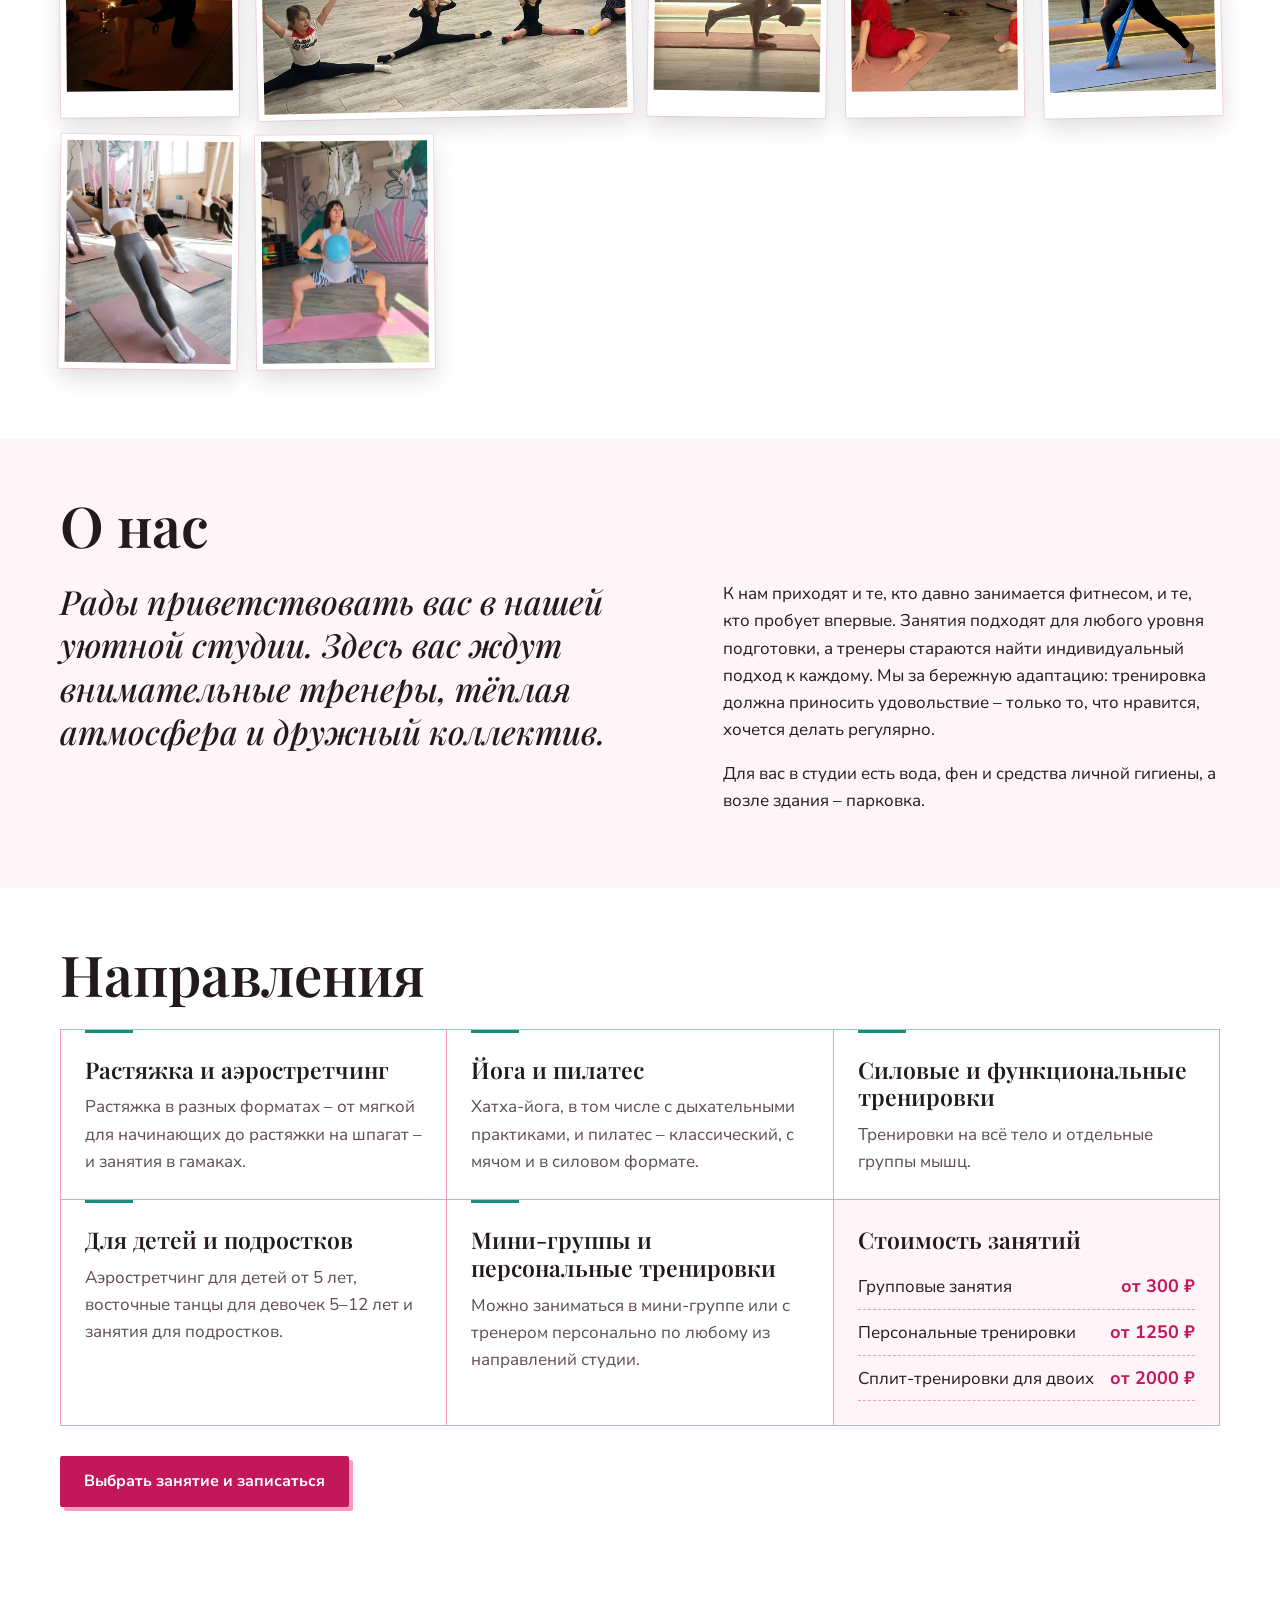
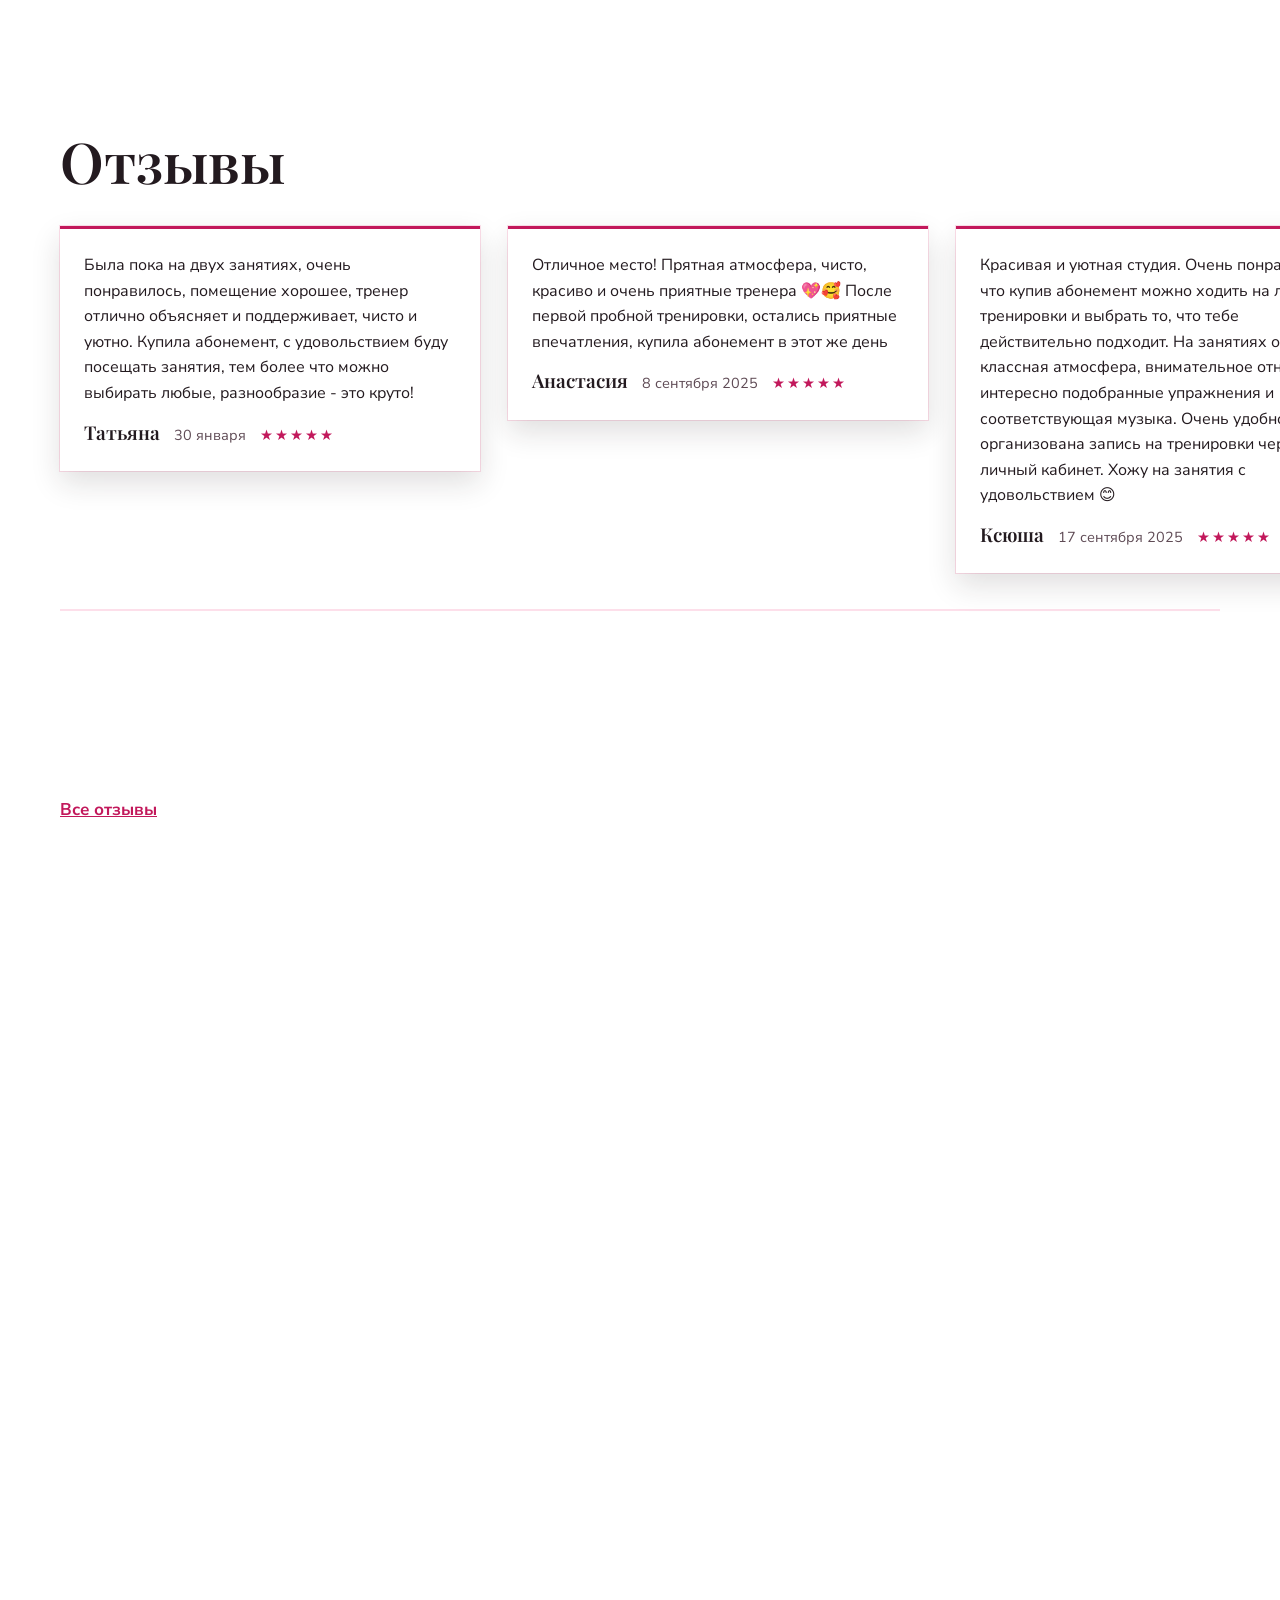
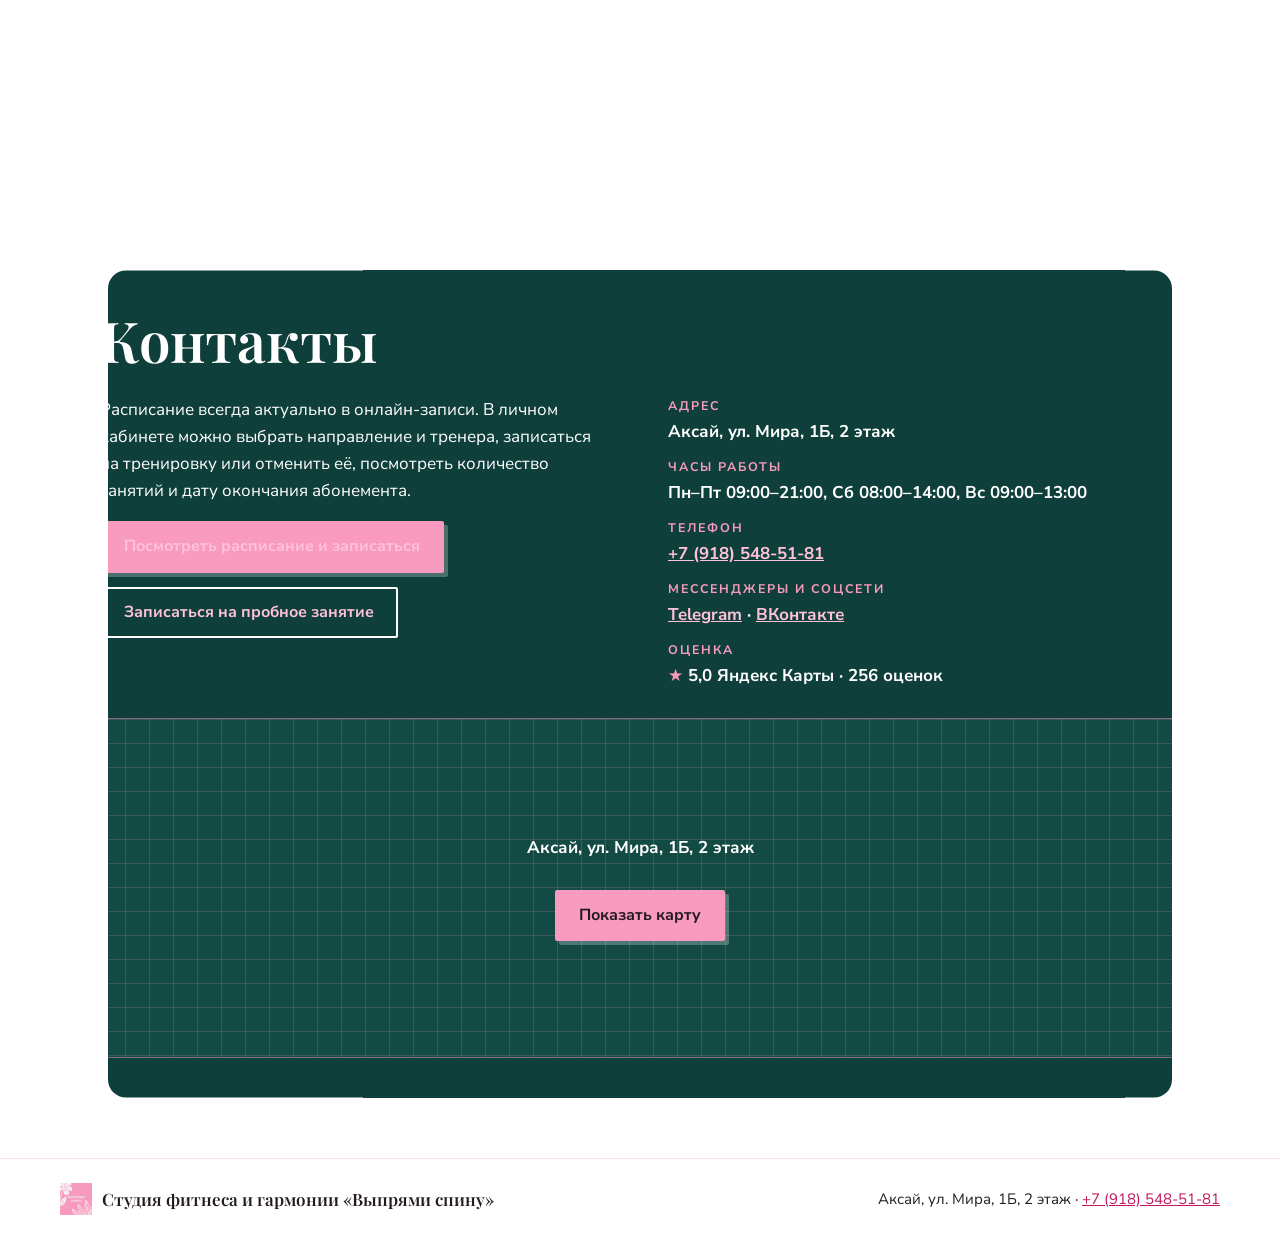
==== commit 274b954b: "Demo site" ====
--- a/v2/index.html
+++ b/v2/index.html
@@ -54,7 +54,7 @@
       <p class="lead">Растяжка, йога, пилатес, силовые и танцевальные занятия на улице Мира в Аксае. Один абонемент на все направления и удобная онлайн-запись на занятия.</p>
     </div>
     <figure class="hero__work turn">
-      <img src="img/hero-pilates-ball.webp" width="900" height="900" alt="Занятие пилатесом с мячом на розовом коврике в зале студии, на стене роспись с цветами" fetchpriority="high">
+      <img src="img/hero-group-lunges.webp" width="900" height="900" alt="Групповое занятие на растяжке в зале с росписью и зеркалом" fetchpriority="high">
     </figure>
     <div class="hero__r">
       <p class="mk" data-mk>Направления</p>
@@ -101,7 +101,7 @@
       <figure class="tile" data-cur><img src="img/group-red.webp" width="800" height="600" loading="lazy" alt="Группа в красном на ковриках в зале с росписью"></figure>
       <figure class="tile" data-cur><img src="img/lunge-band.webp" width="640" height="853" loading="lazy" alt="Выпад с резинкой для растяжки"></figure>
       <figure class="tile" data-cur><img src="img/group-standing.webp" width="800" height="533" loading="lazy" alt="Группа на растяжке стоя"></figure>
-      <figure class="tile" data-cur><img src="img/group-lunges.webp" width="800" height="600" loading="lazy" alt="Групповое занятие: выпады в зале"></figure>
+      <figure class="tile" data-cur><img src="img/hero-pilates-ball.webp" width="900" height="900" loading="lazy" alt="Занятие пилатесом с мячом на розовом коврике в зале студии, на стене роспись с цветами"></figure>
     </div>
   </div>
 </section>
